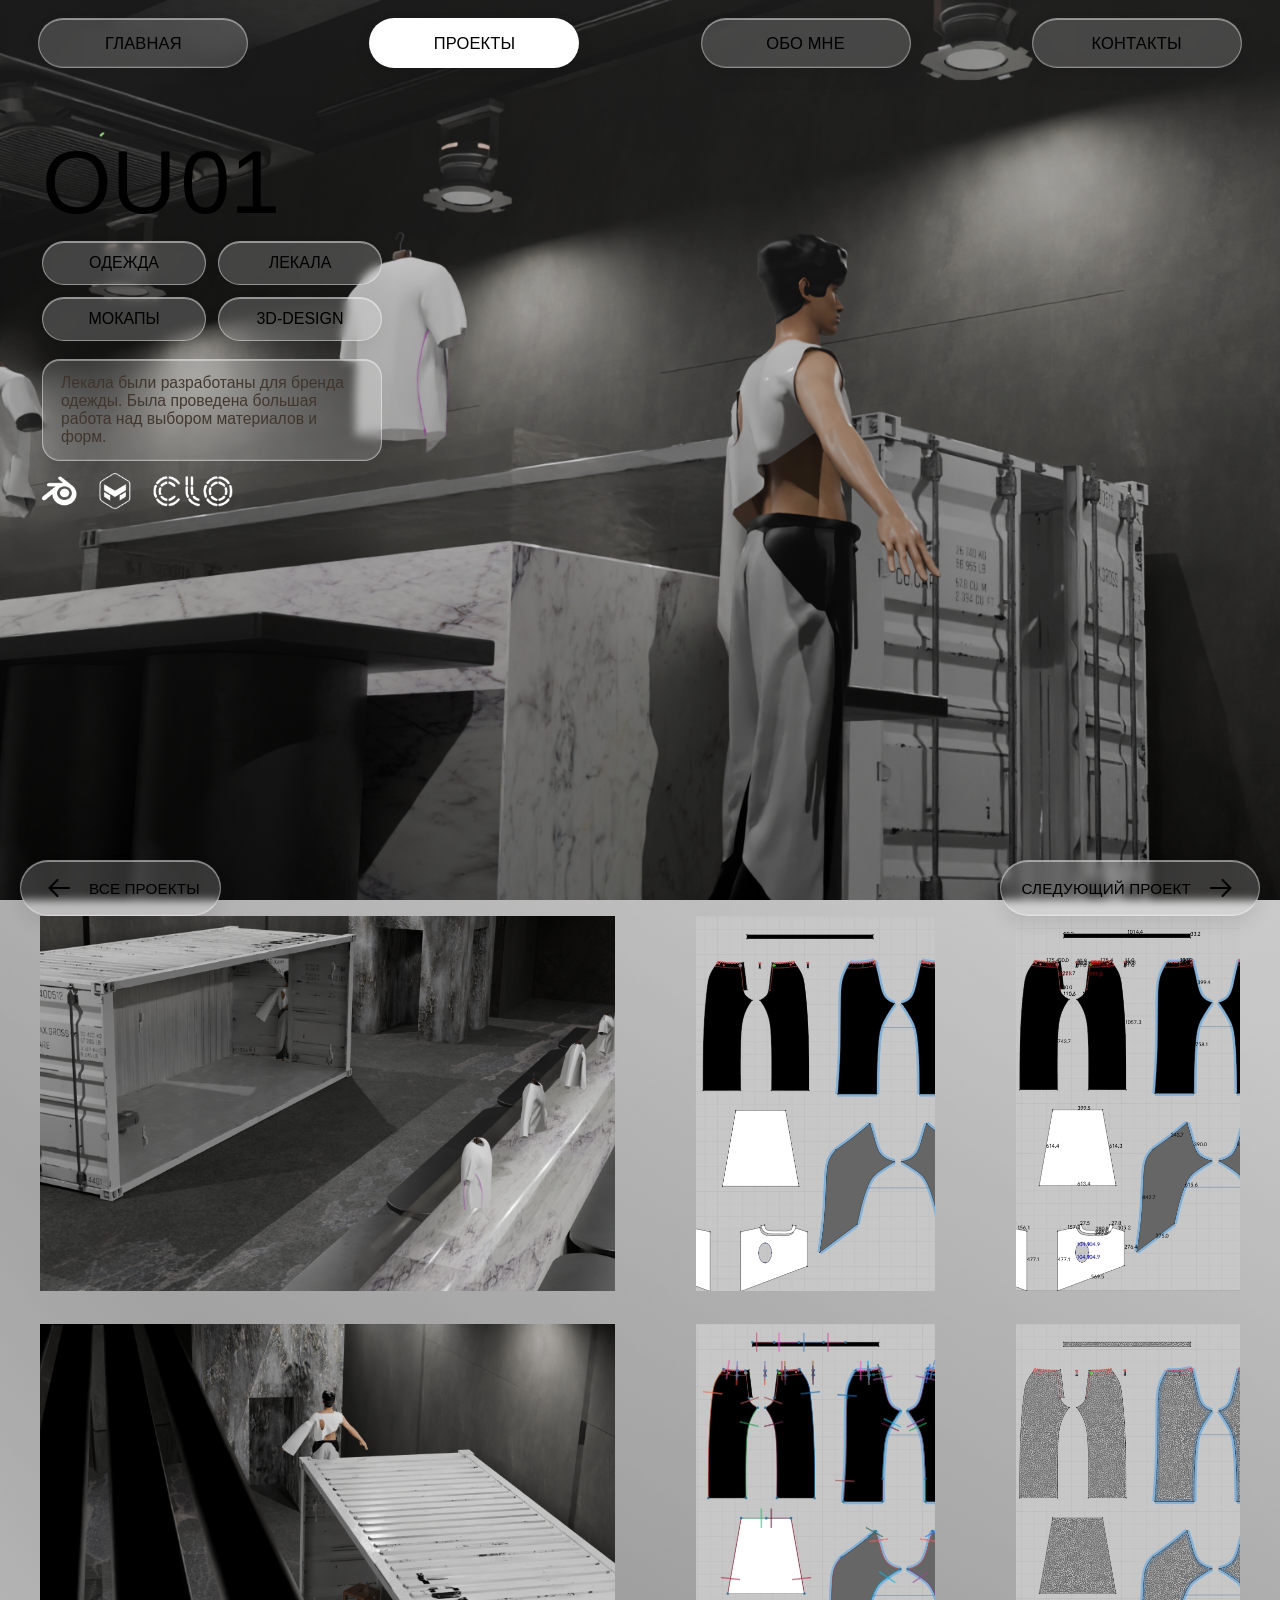
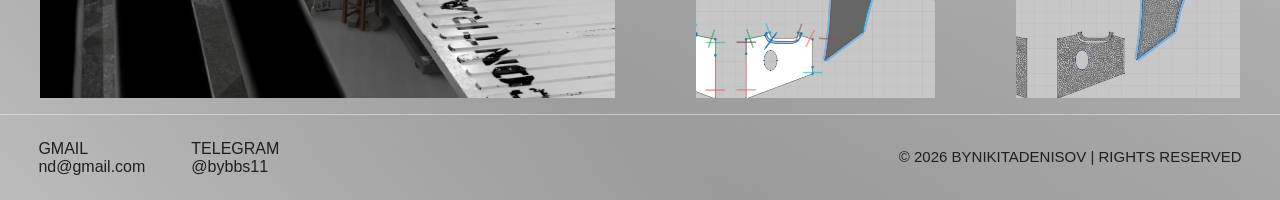
==== project01.html @ d60f589b "Add files via upload" ====
<!DOCTYPE html>
<html lang="ru">
<head>
  <meta charset="UTF-8" />
  <meta name="viewport" content="width=device-width, initial-scale=1.0" />
  <title>Проект OU01</title>
  <link rel="stylesheet" href="style.css" />
  <style>
    /* ---------- PROJECT01 ONLY: SHIFT META BLOCK BELOW HEADER ---------- */
    @media (max-width: 992px) {
      .project-detail-hero__meta {
        margin-top: 120px !important;
      }
    }

    @media (max-width: 480px) {
      .project-detail-hero__meta {
        margin-top: 140px !important;
      }
    }

    .project-nav-arrow {
      position: absolute;
      top: 860px;
      z-index: 100;
      display: inline-flex;
      align-items: center;
      justify-content: center;
      gap: 14px;
      min-height: 56px;
      padding: 0 20px;
      border-radius: 28px;
      background: rgba(255, 255, 255, 0.18);
      border: 1px solid rgba(255, 255, 255, 0.38);
      backdrop-filter: blur(4px);
      -webkit-backdrop-filter: blur(4px);
      box-shadow:
        inset 0 1px 0 rgba(255, 255, 255, 0.45),
        inset 0 -1px 0 rgba(255, 255, 255, 0.12),
        0 8px 18px rgba(0, 0, 0, 0.08);
      color: #000000;
      text-decoration: none;
      transition:
        transform 0.25s ease,
        background 0.25s ease,
        box-shadow 0.25s ease,
        color 0.25s ease,
        border-color 0.25s ease;
    }

    .project-nav-arrow:hover {
      transform: translateY(-2px);
      background: rgba(255, 255, 255, 0.28);
      border-color: rgba(255, 255, 255, 0.7);
      color: #ffffff;
    }

    .project-nav-arrow--left {
      left: 20px;
    }

    .project-nav-arrow--right {
      right: 20px;
    }

    .project-nav-arrow__icon {
      display: inline-flex;
      align-items: center;
      justify-content: center;
      width: 34px;
      height: 34px;
      flex: 0 0 34px;
      color: inherit;
      transform: translateY(0);
      transition: color 0.25s ease, transform 0.25s ease;
    }

    .project-nav-arrow__icon svg {
      width: 100%;
      height: 100%;
      display: block;
    }

    .project-nav-arrow__icon path {
      fill: none;
      stroke: currentColor;
      stroke-width: 4.2;
      stroke-linecap: round;
      stroke-linejoin: round;
      transition: stroke 0.25s ease;
    }

    .project-nav-arrow__text {
      display: inline-flex;
      align-items: center;
      justify-content: center;
      font-family: "Intro", sans-serif;
      font-size: 0.95rem;
      font-weight: 400;
      line-height: 1;
      text-transform: uppercase;
      white-space: nowrap;
      letter-spacing: 0.01em;
      color: inherit;
      transform: translateY(1px);
      transition: color 0.25s ease, transform 0.25s ease;
    }

    .project-nav-arrow:hover .project-nav-arrow__icon,
    .project-nav-arrow:hover .project-nav-arrow__text {
      color: #ffffff;
    }

    /* Специально для шрифта цифр 01 и логотипов */
    .project-detail-hero__ou {
      font-family: "Unifix SP Demo", sans-serif;
      font-weight: 400;
    }

    .project-detail-hero__number {
      font-family: "Intro", sans-serif;
      font-weight: 400;
      margin-left: 4px;
    }

    .project-detail-hero__logos {
      display: flex;
      gap: 12px;
      margin-top: 12px;
    }

    .project-detail-hero__logo {
      height: 36px;
      object-fit: contain;
    }

    @media (max-width: 992px) {
      .project-nav-arrow {
        top: auto;
        bottom: 110px;
        min-height: 50px;
        padding: 0 16px;
        gap: 10px;
      }

      .project-nav-arrow--left {
        left: 14px;
      }

      .project-nav-arrow--right {
        right: 14px;
      }

      .project-nav-arrow__text {
        font-size: 0.82rem;
      }

      .project-nav-arrow__icon {
        width: 30px;
        height: 30px;
        flex-basis: 30px;
      }
    }

    @media (max-width: 768px) {
      .project-nav-arrow {
        min-height: 46px;
        padding: 0 14px;
        border-radius: 23px;
      }

      .project-nav-arrow__text {
        font-size: 0.76rem;
      }

      .project-nav-arrow__icon {
        width: 28px;
        height: 28px;
        flex-basis: 28px;
      }
    }

    @media (max-width: 480px) {
      .project-nav-arrow {
        bottom: 90px;
        min-height: 42px;
        padding: 0 12px;
        gap: 8px;
      }

      .project-nav-arrow__text {
        font-size: 0.68rem;
        transform: translateY(0.5px);
      }

      .project-nav-arrow__icon {
        width: 24px;
        height: 24px;
        flex-basis: 24px;
      }
    }
    .project-detail-gallery-section {
      min-height: 100vh;
      display: flex;
      flex-direction: column;
      background:
        linear-gradient(to bottom, rgba(255, 255, 255, 0.08), rgba(0, 0, 0, 0.08)),
        url("img/projectsFON.png") center center / cover no-repeat;
    }
  </style>
</head>
<body class="project-detail-body">
  <main class="project-detail-page">
    <a href="project.html" class="project-nav-arrow project-nav-arrow--left" aria-label="Все проекты">
      <span class="project-nav-arrow__icon" aria-hidden="true">
        <svg viewBox="0 0 68 68">
          <path d="M56 34H18"></path>
          <path d="M33 18 17 34l16 16"></path>
        </svg>
      </span>
      <span class="project-nav-arrow__text">все проекты</span>
    </a>

    <a href="project02.html" class="project-nav-arrow project-nav-arrow--right" aria-label="Следующий проект">
      <span class="project-nav-arrow__text">следующий проект</span>
      <span class="project-nav-arrow__icon" aria-hidden="true">
        <svg viewBox="0 0 68 68">
          <path d="M12 34h38"></path>
          <path d="M35 18l16 16-16 16"></path>
        </svg>
      </span>
    </a>

    <section class="project-detail-hero">
      <img src="img/1project01.png" alt="Проект OU01" class="project-detail-hero__background" />
      <div class="project-detail-hero__overlay"></div>

      <header class="header">
        <div class="header__container">
          <nav class="nav">
            <a href="index.html" class="nav__link">Главная</a>
            <a href="project.html" class="nav__link nav__link--active">Проекты</a>
            <a href="info.html" class="nav__link">Обо мне</a>
            <a href="contacts.html" class="nav__link">Контакты</a>
          </nav>
        </div>
      </header>

      <div class="project-detail-hero__content">
        <div class="project-detail-hero__meta">
          <h1 class="project-detail-hero__title">
            <span class="project-detail-hero__ou">OU</span><span class="project-detail-hero__number">01</span>
          </h1>

          <div class="project-detail-hero__tags">
            <span class="project-detail-tag">Одежда</span>
            <span class="project-detail-tag">Лекала</span>
            <span class="project-detail-tag">Мокапы</span>
            <span class="project-detail-tag">3D-Design</span>
          </div>

          <div class="project-detail-hero__description glass-panel-detail">
            <p>Лекала были разработаны для бренда одежды. Была проведена большая работа над выбором материалов и форм.</p>
          </div>

          <div class="project-detail-hero__logos">
            <img src="img/logos01.png" alt="Логотип проекта OU01" class="project-detail-hero__logo" />
          </div>
        </div>
      </div>
    </section>

    <section class="project-detail-gallery-section">
      <div class="project-detail-gallery">
        <figure class="project-detail-gallery__item project-detail-gallery__item--large">
          <img src="img/2project01.png" alt="Деталь проекта OU01 02" class="project-detail-gallery__image" />
        </figure>
        <figure class="project-detail-gallery__item project-detail-gallery__item--tall">
          <img src="img/3project01.png" alt="Деталь проекта OU01 03" class="project-detail-gallery__image" />
        </figure>
        <figure class="project-detail-gallery__item project-detail-gallery__item--small">
          <img src="img/4project01.png" alt="Деталь проекта OU01 04" class="project-detail-gallery__image" />
        </figure>
        <figure class="project-detail-gallery__item project-detail-gallery__item--medium">
          <img src="img/5project01.png" alt="Деталь проекта OU01 05" class="project-detail-gallery__image" />
        </figure>
        <figure class="project-detail-gallery__item project-detail-gallery__item--narrow">
          <img src="img/6project01.png" alt="Деталь проекта OU01 06" class="project-detail-gallery__image" />
        </figure>
        <figure class="project-detail-gallery__item project-detail-gallery__item--small-bottom">
          <img src="img/7project01.png" alt="Деталь проекта OU01 07" class="project-detail-gallery__image" />
        </figure>
      </div>

      <footer class="footer footer--project-detail">
        <div class="footer__container">
          <div class="footer__contacts">
            <div class="footer__contact">
              <span class="footer__label">GMAIL</span>
              <a href="mailto:nd@gmail.com" class="footer__value">nd@gmail.com</a>
            </div>
            <div class="footer__contact">
              <span class="footer__label">TELEGRAM</span>
              <a href="https://t.me/bybbs11" class="footer__value" target="_blank">@bybbs11</a>
            </div>
          </div>
          <div class="footer__copyright">
            © 2026 BYNIKITADENISOV | RIGHTS RESERVED
          </div>
        </div>
      </footer>
    </section>
  </main>
</body>
</html>
---- style.css ----
@font-face {
  font-family: "Unifix SP Demo";
  src:
    local("Unifix SP Demo"),
    url("fonts/UnifixSPDemo.woff2") format("woff2"),
    url("fonts/UnifixSPDemo.woff") format("woff");
  font-weight: 400;
  font-style: normal;
  font-display: swap;
}

@font-face {
  font-family: "Montserrat";
  src:
    local("Montserrat Regular"),
    local("Montserrat-Regular"),
    url("fonts/Montserrat-Regular.woff2") format("woff2"),
    url("fonts/Montserrat-Regular.woff") format("woff");
  font-weight: 400;
  font-style: normal;
  font-display: swap;
}

@font-face {
  font-family: "Montserrat";
  src:
    local("Montserrat Medium"),
    local("Montserrat-Medium"),
    url("fonts/Montserrat-Medium.woff2") format("woff2"),
    url("fonts/Montserrat-Medium.woff") format("woff");
  font-weight: 500;
  font-style: normal;
  font-display: swap;
}

@font-face {
  font-family: "Montserrat";
  src:
    local("Montserrat SemiBold"),
    local("Montserrat-SemiBold"),
    url("fonts/Montserrat-SemiBold.woff2") format("woff2"),
    url("fonts/Montserrat-SemiBold.woff") format("woff");
  font-weight: 600;
  font-style: normal;
  font-display: swap;
}

@font-face {
  font-family: "Montserrat";
  src:
    local("Montserrat Bold"),
    local("Montserrat-Bold"),
    url("fonts/Montserrat-Bold.woff2") format("woff2"),
    url("fonts/Montserrat-Bold.woff") format("woff");
  font-weight: 700;
  font-style: normal;
  font-display: swap;
}

@font-face {
  font-family: "Intro";
  src:
    local("Intro"),
    url("fonts/Intro.woff2") format("woff2"),
    url("fonts/Intro.woff") format("woff");
  font-weight: 400;
  font-style: normal;
  font-display: swap;
}

:root {
  --page-bg: #b5b5b5;
  --text-color: #000000;
  --text-soft: #40342c;
  --white: #ffffff;
  --glass-fill: rgba(255, 255, 255, 0.2);
  --glass-border: rgba(255, 255, 255, 0.45);
  --glass-shadow: rgba(0, 0, 0, 0.1);
  --container-width: 1440px;
  --header-height: 98px;
  --footer-height: 86px;
  --section-side-padding: clamp(16px, 3vw, 42px);
  --info-side-padding: clamp(28px, 4vw, 90px);
  --line-color: rgba(255, 255, 255, 0.38);
  --info-left-block-width: 470px;
  --info-right-top-width: 520px;
  --info-right-small-width: 350px;
  --project-meta-width: 150px;
  --project-content-width: 760px;
}

* {
  box-sizing: border-box;
}

html {
  scroll-behavior: smooth;
}

body {
  margin: 0;
  min-width: 320px;
  background: var(--page-bg);
  color: var(--text-color);
  font-family: "Montserrat", sans-serif;
  overflow-x: hidden;
}

body.modal-open {
  overflow: hidden;
}

a {
  color: inherit;
  text-decoration: none;
}

img {
  display: block;
  max-width: 100%;
}

/* ---------- HEADER ---------- */

.header,
.site-header {
  position: fixed;
  top: 0;
  left: 0;
  width: 100%;
  z-index: 1000;
  padding: 18px var(--section-side-padding) 0;
}

.header__container,
.site-header__container {
  width: min(100%, var(--container-width));
  margin: 0 auto;
}

.nav,
.site-nav {
  display: flex;
  justify-content: space-between;
  align-items: center;
  gap: 18px;
}

.nav__link,
.site-nav__link {
  width: 210px;
  min-width: 0;
  height: 50px;
  border-radius: 25px;
  display: inline-flex;
  align-items: center;
  justify-content: center;
  padding: 0 18px;
  font-family: "Intro", sans-serif;
  font-size: 1.03rem;
  font-weight: 400;
  line-height: 1;
  text-transform: uppercase;
  letter-spacing: 0.01em;
  color: #000000;
  background: rgba(255, 255, 255, 0.18);
  border: 1px solid rgba(255, 255, 255, 0.38);
  backdrop-filter: blur(4px);
  -webkit-backdrop-filter: blur(4px);
  box-shadow:
    inset 0 1px 0 rgba(255, 255, 255, 0.45),
    inset 0 -1px 0 rgba(255, 255, 255, 0.12),
    0 8px 18px rgba(0, 0, 0, 0.08);
  transition: transform 0.25s ease, background 0.25s ease, box-shadow 0.25s ease;
}

.nav__link:hover,
.site-nav__link:hover {
  transform: translateY(-1px);
}

.nav__link--active,
.site-nav__link--active {
  background: #ffffff;
  border: 1px solid rgba(255, 255, 255, 0.95);
  box-shadow:
    inset 0 1px 0 rgba(255, 255, 255, 0.7),
    0 8px 18px rgba(0, 0, 0, 0.08);
}

/* ---------- HERO PAGE ---------- */

.hero {
  position: relative;
  min-height: 100vh;
  overflow: hidden;
  isolation: isolate;
}

.hero__background {
  position: absolute;
  inset: 0;
  z-index: -2;
}

.hero__bg-image {
  width: 100%;
  height: 100%;
  object-fit: cover;
  object-position: center;
  filter: blur(7px);
  transform: scale(1.04);
}

.hero__overlay {
  position: absolute;
  inset: 0;
  background:
    linear-gradient(to bottom, rgba(0, 0, 0, 0.12), rgba(255, 255, 255, 0.08)),
    rgba(0, 0, 0, 0.22);
}

.hero__container {
  width: min(100%, var(--container-width));
  min-height: 100vh;
  margin: 0 auto;
  padding:
    calc(var(--header-height) + 34px)
    var(--section-side-padding)
    42px;
  display: flex;
  flex-direction: column;
}

.hero__content {
  flex: 1;
  display: flex;
  flex-direction: column;
  align-items: center;
  justify-content: center;
  text-align: center;
  padding-top: clamp(28px, 6vw, 72px);
  padding-bottom: clamp(20px, 3vw, 30px);
}

.hero__title {
  margin: 0 0 clamp(48px, 7vw, 94px);
  font-family: "Unifix SP Demo", sans-serif;
  font-size: clamp(72px, 11vw, 180px);
  font-weight: 400;
  line-height: 0.92;
  color: #000000;
}

.hero__subtitle {
  margin: 0;
  display: flex;
  flex-direction: column;
  gap: 2px;
  font-family: "Montserrat", sans-serif;
  font-size: clamp(22px, 2.6vw, 34px);
  font-weight: 700;
  line-height: 1.03;
  color: #000000;
}

.hero__bottom {
  display: flex;
  align-items: flex-end;
  justify-content: space-between;
  flex-wrap: nowrap;
  gap: clamp(14px, 2.6vw, 30px);
  padding-bottom: 18px;
}

.contacts-card {
  display: flex;
  align-items: center;
  gap: clamp(16px, 2.5vw, 44px);
  padding: 14px 38px;
  min-height: 70px;
  border-radius: 35px;
  background: rgba(255, 255, 255, 0.24);
  border: 1px solid rgba(255, 255, 255, 0.28);
  backdrop-filter: blur(4px);
  -webkit-backdrop-filter: blur(4px);
  box-shadow:
    inset 0 1px 0 rgba(255, 255, 255, 0.38),
    inset 0 -1px 0 rgba(255, 255, 255, 0.12),
    0 10px 20px rgba(0, 0, 0, 0.09);
  flex: 0 1 auto;
  min-width: 0;
}

.contacts-card__item {
  display: flex;
  flex-direction: column;
  align-items: flex-start;
  justify-content: center;
  min-width: 0;
}

.contacts-card__label {
  display: inline-block;
  margin-bottom: 2px;
  font-size: clamp(16px, 1.4vw, 19px);
  font-weight: 400;
  line-height: 1;
  text-transform: uppercase;
}

.contacts-card__value {
  font-size: clamp(16px, 1.35vw, 18px);
  font-weight: 400;
  line-height: 1.1;
  word-break: break-word;
}

.author-sign {
  position: relative;
  display: flex;
  flex-direction: column;
  align-items: flex-end;
  gap: 0;
  padding: 0 12px 10px 0;
  text-align: right;
  font-family: "Montserrat", sans-serif;
  font-size: clamp(26px, 2.4vw, 35px);
  font-weight: 700;
  line-height: 1.02;
  color: #000000;
  flex: 0 1 auto;
  min-width: 0;
}

.author-sign::before {
  content: "";
  position: absolute;
  right: 0;
  bottom: 0;
  width: 3px;
  height: 118px;
  background: #000000;
}

.author-sign::after {
  content: "";
  position: absolute;
  right: 0;
  bottom: 0;
  width: 175px;
  height: 3px;
  background: #000000;
}

/* ---------- INFO PAGE ---------- */

.info-body {
  min-height: 100vh;
  height: 100vh;
  overflow: hidden;
  display: flex;
  flex-direction: column;
}

.info-page {
  position: relative;
  flex: 1 1 auto;
  min-height: 0;
  padding-top: calc(var(--header-height) + 20px);
  overflow: hidden;
  isolation: isolate;
}

.info-page__background,
.info-page__bg {
  position: absolute;
  inset: 0;
  z-index: -1;
  background:
    linear-gradient(to bottom, rgba(255, 255, 255, 0.18), rgba(0, 0, 0, 0.08)),
    url("img/infoFON.png") center center / cover no-repeat;
  transform: scale(1.02);
}

.info-page__container {
  position: relative;
  width: min(100%, 1600px);
  height: 100%;
  margin: 0 auto;
  padding: 0 var(--info-side-padding);
  z-index: 1;
}

.info-grid {
  position: relative;
  height: 100%;
  display: grid;
  grid-template-columns: minmax(560px, 660px) minmax(560px, 700px);
  justify-content: center;
  align-content: start;
  gap: 26px clamp(110px, 11vw, 240px);
  padding-top: 28px;
  z-index: 1;
}

.info-grid__left,
.info-grid__right {
  min-height: 100%;
  display: flex;
  flex-direction: column;
  position: relative;
  z-index: 1;
}

.info-grid__left {
  align-items: flex-start;
}

.info-grid__right {
  align-items: flex-start;
  padding-top: 8px;
}

.info-grid__left::after {
  content: "";
  position: absolute;
  top: calc(-1 * (var(--header-height) + 20px));
  bottom: calc(-1 * var(--footer-height));
  left: var(--info-left-block-width);
  width: 1px;
  background: var(--line-color);
  pointer-events: none;
  z-index: 0;
}

.info-grid__right::before {
  content: "";
  position: absolute;
  top: calc(-1 * (var(--header-height) + 20px));
  bottom: calc(-1 * var(--footer-height));
  left: 0;
  width: 1px;
  background: var(--line-color);
  pointer-events: none;
  z-index: 0;
}

.info-grid__right .info-skills-card::before,
.info-grid__right .skills-card::before {
  content: "";
  position: absolute;
  top: -1px;
  left: calc(-1 * (55vw - 100%) - var(--info-side-padding));
  width: calc(50vw + var(--info-side-padding) * 2);
  height: 1px;
  background: var(--line-color);
  pointer-events: none;
  z-index: 0;
}

.info-photo-card,
.info-photo {
  width: 100%;
  max-width: var(--info-left-block-width);
  border-radius: 34px;
  overflow: hidden;
  border: 1px solid rgba(255, 255, 255, 0.48);
  background: rgba(255, 255, 255, 0.18);
  box-shadow:
    inset 0 1px 0 rgba(255, 255, 255, 0.42),
    0 10px 24px rgba(0, 0, 0, 0.05);
}

.info-photo-card__image,
.info-photo__image {
  width: 100%;
  aspect-ratio: 1 / 1;
  object-fit: cover;
  object-position: center;
}

.glass-card,
.glass-panel {
  background: rgba(255, 255, 255, 0.14);
  border: 1px solid rgba(255, 255, 255, 0.48);
  border-radius: 31px;
  backdrop-filter: blur(4px);
  -webkit-backdrop-filter: blur(4px);
  box-shadow:
    inset 0 1px 0 rgba(255, 255, 255, 0.38),
    inset 0 -1px 0 rgba(255, 255, 255, 0.12),
    0 8px 18px rgba(0, 0, 0, 0.05);
}

.text-card {
  color: var(--text-soft);
}

.about-card,
.info-about-card {
  width: 100%;
  max-width: var(--info-right-top-width);
  padding: 18px 24px;
  min-height: 175px;
  display: flex;
  align-items: flex-start;
}

.about-card p,
.info-about-card p {
  margin: 0;
  width: 100%;
  font-size: clamp(19px, 1.05vw, 21px);
  line-height: 1.1;
  font-weight: 400;
  color: var(--text-soft);
}

.logos-card,
.info-logos-card {
  width: 100%;
  max-width: var(--info-right-small-width);
  margin-top: 26px;
  margin-bottom: 26px;
  padding: 18px;
}

.logos-card__image,
.info-logos-card__image {
  width: 100%;
  height: auto;
  object-fit: contain;
}

.skills-title,
.info-title {
  font-family: "Intro", sans-serif;
  font-size: clamp(24px, 1.5vw, 29px);
  font-weight: 400;
  line-height: 1;
  color: #000000;
  text-transform: uppercase;
}

.info-grid__left .skills-title,
.info-grid__left .info-title {
  margin: 28px 0 12px 0;
}

.info-grid__right .skills-title,
.info-grid__right .info-title {
  width: 100%;
  max-width: var(--info-right-top-width);
  margin: 0 0 12px 0;
  text-align: left;
}

.skills-title--right,
.info-title--right {
  width: 100%;
  max-width: var(--info-right-top-width);
  align-self: flex-start;
  text-align: left;
  margin-right: 0;
}

.skills-card,
.info-skills-card {
  position: relative;
  width: 100%;
  max-width: var(--info-right-small-width);
  padding: 14px 22px;
}

.info-grid__left .skills-card,
.info-grid__left .info-skills-card {
  max-width: var(--info-left-block-width);
}

.info-skills-card--right {
  align-self: flex-start;
}

.skills-list,
.info-skills-list {
  margin: 0;
  padding: 0;
  list-style: none;
  color: var(--text-soft);
}

.skills-list li,
.info-skills-list li {
  position: relative;
  padding-left: 20px;
  font-size: clamp(18px, 1vw, 20px);
  line-height: 1.15;
  font-weight: 400;
}

.skills-list li::before,
.info-skills-list li::before {
  content: "/";
  position: absolute;
  left: 0;
  top: 0;
  color: var(--text-soft);
  font-weight: 400;
}

/* ---------- PROJECT PAGE ---------- */

.project-body {
  min-height: 100vh;
  display: flex;
  flex-direction: column;
}

.project-page {
  position: relative;
  flex: 1 1 auto;
  padding-top: calc(var(--header-height) + 18px);
  isolation: isolate;
  overflow: hidden;
}

.project-page__background {
  position: absolute;
  inset: 0;
  z-index: -1;
  background:
    linear-gradient(to bottom, rgba(255, 255, 255, 0.14), rgba(0, 0, 0, 0.08)),
    url("img/projectFON.png") center center / cover no-repeat;
  transform: scale(1.02);
}

.project-page__container {
  position: relative;
  width: min(100%, 1440px);
  margin: 0 auto;
  padding: 6px var(--section-side-padding) 2px;
}

.projects-list {
  position: relative;
  display: flex;
  flex-direction: column;
  gap: 36px;
}

.projects-list.is-locked {
  pointer-events: none;
}

.project-card {
  position: relative;
  display: grid;
  grid-template-columns: var(--project-meta-width) minmax(0, var(--project-content-width));
  justify-content: center;
  gap: 26px 8px;
  padding-top: 10px;
}

.project-card::before {
  content: "";
  position: absolute;
  top: 10px;
  left: calc(var(--project-meta-width) + 70px);
  width: calc(100% - var(--project-meta-width) - 285px);
  height: 1px;
  background: var(--line-color);
}

.project-card::after {
  content: "";
  position: absolute;
  top: 10px;
  bottom: -1000px;
  left: calc(var(--project-meta-width) + 227px);
  width: 1px;
  background: var(--line-color);
}

.project-card:last-child::after {
  bottom: 0;
}

.project-card__meta {
  position: relative;
  z-index: 1;
  padding-top: 10px;
}

.project-card__title {
  margin: 0 0 16px;
  display: flex;
  flex-direction: column;
  gap: 0;
  font-family: "Intro", sans-serif;
  font-size: 33px;
  line-height: 0.92;
  font-weight: 400;
  text-transform: uppercase;
  color: #000000;
}

.project-card__genre-badge {
  display: inline-flex;
  align-items: center;
  justify-content: center;
  min-width: 115px;
  width: fit-content;
  height: 34px;
  padding: 0 18px;
  margin-bottom: 14px;
  border-radius: 18px;
  font-family: "Intro", sans-serif;
  font-size: 0.88rem;
  line-height: 1;
  text-transform: uppercase;
  color: #000000;
  background: rgba(255, 255, 255, 0.18);
  border: 1px solid rgba(255, 255, 255, 0.38);
  backdrop-filter: blur(4px);
  -webkit-backdrop-filter: blur(4px);
  box-shadow:
    inset 0 1px 0 rgba(255, 255, 255, 0.45),
    inset 0 -1px 0 rgba(255, 255, 255, 0.12),
    0 8px 18px rgba(0, 0, 0, 0.05);
}

.project-card__genres {
  margin: 0 0 16px;
  padding: 0;
  list-style: none;
}

.project-card__genres li,
.project-card__year {
  position: relative;
  padding-left: 14px;
  font-size: 1rem;
  line-height: 1.28;
  color: rgba(64, 52, 44, 0.9);
  font-weight: 500;
}

.project-card__genres li::before,
.project-card__year::before {
  content: "/";
  position: absolute;
  left: 0;
  top: 0;
  color: rgba(64, 52, 44, 0.9);
}

.project-card__content {
  position: relative;
  z-index: 1;
  display: flex;
  flex-direction: column;
  align-items: flex-end;
}

.project-card,
.project-card__meta,
.project-card__content,
.project-card__image-frame,
.project-card__button {
  transition:
    opacity 0.35s ease,
    transform 0.35s ease;
  will-change: opacity, transform;
}

.project-card.is-changing-out .project-card__meta,
.project-card.is-changing-out .project-card__content {
  opacity: 0;
  transform: translateY(28px);
}

.project-card.is-changing-in .project-card__meta,
.project-card.is-changing-in .project-card__content {
  opacity: 0;
  transform: translateY(-28px);
}

.project-card__image-link {
  display: block;
  width: 100%;
  border-radius: 30px;
}

.project-card__image-link:hover .project-card__image-frame {
  transform: translateY(-2px);
}

.project-card__image-frame {
  width: 100%;
  border-radius: 30px;
  overflow: hidden;
  border: 1px solid rgba(255, 255, 255, 0.48);
  background: rgba(255, 255, 255, 0.12);
  box-shadow:
    inset 0 1px 0 rgba(255, 255, 255, 0.38),
    0 10px 24px rgba(0, 0, 0, 0.06);
}

.project-card__image {
  width: 100%;
  aspect-ratio: 1.38 / 1;
  object-fit: cover;
  object-position: center;
}

.project-card__button {
  margin-top: 10px;
  min-width: 180px;
  height: 34px;
  padding: 0 16px;
  border-radius: 17px;
  display: inline-flex;
  align-items: center;
  justify-content: center;
  font-family: "Montserrat", sans-serif;
  font-size: 0.88rem;
  font-weight: 500;
  line-height: 1;
  color: rgba(64, 52, 44, 0.95);
  background: rgba(255, 255, 255, 0.22);
  border: 1px solid rgba(255, 255, 255, 0.42);
  backdrop-filter: blur(4px);
  -webkit-backdrop-filter: blur(4px);
  box-shadow:
    inset 0 1px 0 rgba(255, 255, 255, 0.4),
    0 8px 16px rgba(0, 0, 0, 0.05);
  cursor: pointer;
  transition:
    transform 0.25s ease,
    background 0.25s ease,
    border-color 0.25s ease,
    opacity 0.35s ease;
}

.project-card__button:hover {
  transform: translateY(-1px);
  background: rgba(255, 255, 255, 0.34);
  border-color: rgba(255, 255, 255, 0.7);
}

.projects-navigation {
  width: var(--project-meta-width);
  margin-top: -50px;
  padding-left: 300px;
  display: flex;
  flex-direction: column;
  align-items: center;
  gap: 4px;
}

.projects-navigation__button {
  width: 64px;
  height: 44px;
  padding: 0;
  border: none;
  background: transparent;
  cursor: pointer;
  display: inline-flex;
  align-items: center;
  justify-content: center;
}

.projects-navigation__button svg {
  width: 52px;
  height: 52px;
  display: block;
}

.projects-navigation__button path {
  fill: none;
  stroke: #000000;
  stroke-width: 4.2;
  stroke-linecap: round;
  stroke-linejoin: round;
  transition: transform 0.25s ease, opacity 0.25s ease;
}

.projects-navigation__button:hover path {
  opacity: 0.8;
}

.project-modal {
  position: fixed;
  inset: 0;
  z-index: 140;
  display: none;
}

.project-modal--active {
  display: block;
}

.project-modal__overlay {
  position: absolute;
  inset: 0;
  background: rgba(0, 0, 0, 0.36);
  backdrop-filter: blur(4px);
  -webkit-backdrop-filter: blur(4px);
}

.project-modal__window {
  position: absolute;
  top: 50%;
  left: 50%;
  width: min(94vw, 1100px);
  height: min(84vh, 760px);
  padding: 18px;
  transform: translate(-50%, -50%);
  display: flex;
  flex-direction: column;
  background: rgba(255, 255, 255, 0.18);
}

.project-modal__header {
  display: flex;
  align-items: center;
  justify-content: space-between;
  gap: 16px;
  margin-bottom: 14px;
}

.project-modal__title {
  margin: 0;
  font-family: "Intro", sans-serif;
  font-size: clamp(22px, 2vw, 30px);
  font-weight: 400;
  line-height: 1;
  text-transform: uppercase;
  color: #000000;
}

.project-modal__close {
  width: 44px;
  height: 44px;
  border: 1px solid rgba(255, 255, 255, 0.42);
  border-radius: 50%;
  background: rgba(255, 255, 255, 0.2);
  color: #000000;
  font-size: 28px;
  line-height: 1;
  cursor: pointer;
  box-shadow:
    inset 0 1px 0 rgba(255, 255, 255, 0.45),
    0 8px 16px rgba(0, 0, 0, 0.05);
}

.project-modal__viewer-wrap {
  flex: 1 1 auto;
  min-height: 0;
  border-radius: 24px;
  overflow: hidden;
  border: 1px solid rgba(255, 255, 255, 0.48);
  background: rgba(255, 255, 255, 0.1);
}

.project-modal__viewer {
  width: 100%;
  height: 100%;
  background:
    radial-gradient(circle at top, rgba(255, 255, 255, 0.28), rgba(0, 0, 0, 0.06));
}

.footer--project {
  flex: 0 0 var(--footer-height);
  margin-top: auto;
}

/* ---------- PROJECT DETAIL PAGE ---------- */

.project-detail-body {
  min-height: 100vh;
  background: #b5b5b5;
  color: #000000;
}

.project-detail-page {
  width: 100%;
}

.project-detail-hero {
  position: relative;
  min-height: 100vh;
  height: 100vh;
  overflow: hidden;
  isolation: isolate;
}

.project-detail-hero__background {
  position: absolute;
  inset: 0;
  width: 100%;
  height: 100%;
  object-fit: cover;
  object-position: center;
  z-index: -3;
}

.project-detail-hero__overlay {
  position: absolute;
  inset: 0;
  background:
    linear-gradient(to bottom, rgba(255, 255, 255, 0.1), rgba(0, 0, 0, 0.14)),
    rgba(0, 0, 0, 0.08);
  z-index: -2;
}

.project-detail-topbar {
  position: absolute;
  top: 16px;
  left: 0;
  width: 100%;
  padding: 0 20px;
  display: grid;
  grid-template-columns: 74px minmax(0, 1fr) 74px;
  align-items: center;
  gap: 12px;
  z-index: 5;
}

.project-detail-nav {
  display: flex;
  justify-content: center;
  align-items: center;
  gap: 18px;
}

.project-detail-nav__link {
  min-width: 160px;
  height: 46px;
  padding: 0 22px;
  border-radius: 23px;
  display: inline-flex;
  align-items: center;
  justify-content: center;
  font-family: "Intro", sans-serif;
  font-size: 0.94rem;
  line-height: 1;
  text-transform: uppercase;
  color: #000000;
  background: rgba(255, 255, 255, 0.18);
  border: 1px solid rgba(255, 255, 255, 0.38);
  backdrop-filter: blur(4px);
  -webkit-backdrop-filter: blur(4px);
  box-shadow:
    inset 0 1px 0 rgba(255, 255, 255, 0.45),
    inset 0 -1px 0 rgba(255, 255, 255, 0.12),
    0 8px 18px rgba(0, 0, 0, 0.08);
  transition: transform 0.25s ease, background 0.25s ease;
}

.project-detail-nav__link:hover {
  transform: translateY(-1px);
}

.project-detail-nav__link--active {
  background: rgba(255, 255, 255, 0.9);
  border-color: rgba(255, 255, 255, 0.95);
}

.project-detail-topbar__arrow {
  width: 74px;
  height: 56px;
  display: inline-flex;
  align-items: center;
  justify-content: center;
}

.project-detail-topbar__arrow svg {
  width: 54px;
  height: 54px;
  display: block;
}

.project-detail-topbar__arrow path {
  fill: none;
  stroke: #000000;
  stroke-width: 4.2;
  stroke-linecap: round;
  stroke-linejoin: round;
  transition: opacity 0.25s ease, transform 0.25s ease;
}

.project-detail-topbar__arrow:hover path {
  opacity: 0.72;
}

.project-detail-hero__content {
  width: min(100%, 1440px);
  height: 100%;
  margin: 0 auto;
  padding: 108px 42px 40px;
  display: flex;
  align-items: flex-start;
  justify-content: flex-start;
}

.project-detail-hero__meta {
  max-width: 460px;
  margin-top: 34px;
}

.project-detail-hero__title {
  margin: 0 0 18px;
  font-family: "Unifix SP Demo", sans-serif;
  font-size: clamp(72px, 7vw, 120px);
  line-height: 0.9;
  font-weight: 400;
  color: #000000;
}

.project-detail-hero__tags {
  display: flex;
  flex-wrap: wrap;
  gap: 10px 12px;
  margin-bottom: 18px;
  max-width: 280px;
}

.project-detail-hero__tags {
  display: flex;
  flex-wrap: wrap;
  gap: 12px;
  max-width: 340px;
}

.project-detail-tag {
  flex: 1 1 calc(50% - 6px);
  height: 44px;
  padding: 0 20px;
  border-radius: 22px;
  display: inline-flex;
  align-items: center;
  justify-content: center;
  font-family: "Intro", sans-serif;
  font-size: 1rem;
  line-height: 1.1;
  color: #000000;
  text-transform: uppercase;
  background: rgba(255, 255, 255, 0.2);
  border: 1px solid rgba(255, 255, 255, 0.42);
  backdrop-filter: blur(4px);
  -webkit-backdrop-filter: blur(4px);
  box-shadow:
    inset 0 1px 0 rgba(255, 255, 255, 0.45),
    0 8px 18px rgba(0, 0, 0, 0.05);
}
}

.glass-panel-detail {
  background: rgba(255, 255, 255, 0.16);
  border: 1px solid rgba(255, 255, 255, 0.44);
  border-radius: 18px;
  backdrop-filter: blur(4px);
  -webkit-backdrop-filter: blur(4px);
  box-shadow:
    inset 0 1px 0 rgba(255, 255, 255, 0.4),
    inset 0 -1px 0 rgba(255, 255, 255, 0.1),
    0 8px 16px rgba(0, 0, 0, 0.06);
}

.project-detail-hero__description {
  max-width: 340px;
  padding: 14px 18px;
  margin-top: 12px;
  border-radius: 18px;
  background: rgba(255, 255, 255, 0.16);
  border: 1px solid rgba(255, 255, 255, 0.44);
  backdrop-filter: blur(4px);
  -webkit-backdrop-filter: blur(4px);
  box-shadow:
    inset 0 1px 0 rgba(255, 255, 255, 0.4),
    inset 0 -1px 0 rgba(255, 255, 255, 0.1),
    0 8px 16px rgba(0, 0, 0, 0.06);
}

.project-detail-hero__description p {
  margin: 0;
  font-size: 0.98rem;
  line-height: 1.15;
  color: rgba(64, 52, 44, 0.96);
  font-weight: 500;
}

.project-detail-hero__tools {
  display: flex;
  flex-wrap: wrap;
  gap: 8px;
  max-width: 380px;
}

.project-detail-tool {
  min-height: 32px;
  padding: 0 14px;
  border-radius: 16px;
  display: inline-flex;
  align-items: center;
  justify-content: center;
  font-family: "Montserrat", sans-serif;
  font-size: 0.84rem;
  font-weight: 600;
  color: rgba(64, 52, 44, 0.96);
  background: rgba(255, 255, 255, 0.18);
  border: 1px solid rgba(255, 255, 255, 0.38);
  backdrop-filter: blur(4px);
  -webkit-backdrop-filter: blur(4px);
}

.project-detail-gallery-section {
  min-height: 100vh;
  display: flex;
  flex-direction: column;
  background: #a9a9a9;
}

.project-detail-gallery {
  flex: 1 1 auto;
  min-height: calc(100vh - var(--footer-height));
  display: grid;
  grid-template-columns: 2.05fr 1fr 0.95fr;
  grid-template-rows: 1fr 1fr;
  gap: 1px;
  background: rgba(255, 255, 255, 0.28);
}

.project-detail-gallery__item {
  position: relative;
  overflow: hidden;
  background: rgba(255, 255, 255, 0.12);
}

.project-detail-gallery__item--large {
  grid-column: 1 / 2;
  grid-row: 1 / 2;
}

.project-detail-gallery__item--tall {
  grid-column: 2 / 3;
  grid-row: 1 / 2;
}

.project-detail-gallery__item--small {
  grid-column: 3 / 4;
  grid-row: 1 / 2;
}

.project-detail-gallery__item--medium {
  grid-column: 1 / 2;
  grid-row: 2 / 3;
}

.project-detail-gallery__item--narrow {
  grid-column: 2 / 3;
  grid-row: 2 / 3;
}

.project-detail-gallery__item--small-bottom {
  grid-column: 3 / 4;
  grid-row: 2 / 3;
}

.project-detail-gallery__image {
  width: 100%;
  height: 100%;
  object-fit: cover;
  object-position: center;
}

.project-detail-gallery__caption {
  position: absolute;
  left: 50%;
  bottom: 18px;
  transform: translateX(-50%);
  width: min(92%, 360px);
  padding: 10px 14px;
  text-align: center;
  font-size: 0.92rem;
  line-height: 1.12;
  color: #ffffff;
  background: rgba(0, 0, 0, 0.18);
}

.footer--project-detail {
  flex: 0 0 var(--footer-height);
  margin-top: auto;
}

/* ---------- CONTACTS PAGE ---------- */

.contacts-body {
  min-height: 100vh;
  display: flex;
  flex-direction: column;
}

.contacts-page {
  position: relative;
  flex: 1 1 auto;
  padding-top: calc(var(--header-height) + 12px);
  isolation: isolate;
  overflow: hidden;
}

.contacts-page__background {
  position: absolute;
  inset: 0;
  z-index: -1;
  background:
    linear-gradient(90deg, rgba(0, 0, 0, 0.08) 0%, rgba(255, 255, 255, 0.12) 100%),
    linear-gradient(to bottom, rgba(255, 255, 255, 0.16), rgba(0, 0, 0, 0.06)),
    url("img/contactsFON.png") center center / cover no-repeat;
  transform: scale(1.02);
}

.contacts-page__container {
  width: min(100%, 1440px);
  margin: 0 auto;
  padding: 16px var(--section-side-padding) 38px;
}

.contacts-page__title {
  margin: 0 0 28px;
  text-align: center;
  font-family: "Unifix SP Demo", sans-serif;
  font-size: clamp(64px, 8vw, 130px);
  font-weight: 400;
  line-height: 0.95;
  color: #000000;
  text-transform: lowercase;
}

.contacts-layout {
  display: grid;
  grid-template-columns: minmax(420px, 560px) minmax(300px, 420px);
  justify-content: center;
  align-items: start;
  gap: clamp(34px, 6vw, 110px);
  padding-top: 10px;
}

.contacts-form-card {
  padding: 14px;
}

.contacts-form {
  display: flex;
  flex-direction: column;
  gap: 16px;
}

.contacts-form__field {
  display: block;
}

.contacts-form__input,
.contacts-form__textarea {
  width: 100%;
  border: 1px solid rgba(255, 255, 255, 0.42);
  border-radius: 14px;
  background: rgba(255, 255, 255, 0.22);
  color: var(--text-soft);
  font-family: "Montserrat", sans-serif;
  font-size: 1.15rem;
  font-weight: 400;
  line-height: 1.2;
  outline: none;
  box-shadow:
    inset 0 1px 0 rgba(255, 255, 255, 0.35),
    0 8px 16px rgba(0, 0, 0, 0.04);
  transition:
    background 0.25s ease,
    border-color 0.25s ease,
    box-shadow 0.25s ease,
    transform 0.25s ease;
}

.contacts-form__input {
  height: 56px;
  padding: 0 16px;
}

.contacts-form__textarea {
  min-height: 205px;
  padding: 14px 16px;
  resize: none;
}

.contacts-form__input::placeholder,
.contacts-form__textarea::placeholder {
  color: rgba(64, 52, 44, 0.9);
  transition: opacity 0.2s ease;
}

.contacts-form__input:hover,
.contacts-form__textarea:hover {
  background: rgba(255, 255, 255, 0.28);
  border-color: rgba(255, 255, 255, 0.68);
  transform: translateY(-1px);
}

.contacts-form__input:focus,
.contacts-form__textarea:focus {
  background: rgba(255, 255, 255, 0.34);
  border-color: rgba(255, 255, 255, 0.88);
  box-shadow:
    inset 0 1px 0 rgba(255, 255, 255, 0.5),
    0 0 0 3px rgba(255, 255, 255, 0.18);
}

.contacts-form__input:focus::placeholder,
.contacts-form__textarea:focus::placeholder {
  opacity: 0;
}

.contacts-form__button {
  align-self: flex-start;
  min-width: 128px;
  height: 48px;
  padding: 0 24px;
  border: 1px solid rgba(255, 255, 255, 0.6);
  border-radius: 14px;
  background: rgba(255, 255, 255, 0.28);
  color: #000000;
  cursor: pointer;
  font-family: "Montserrat", sans-serif;
  font-size: 1.05rem;
  font-weight: 600;
  line-height: 1;
  box-shadow:
    inset 0 1px 0 rgba(255, 255, 255, 0.45),
    0 8px 18px rgba(0, 0, 0, 0.06);
  transition:
    transform 0.25s ease,
    background 0.25s ease,
    box-shadow 0.25s ease,
    border-color 0.25s ease;
}

.contacts-form__button:hover {
  background: rgba(255, 255, 255, 0.42);
  border-color: rgba(255, 255, 255, 0.92);
  transform: translateY(-1px);
}

.contacts-form__button:active {
  transform: translateY(0);
}

.contacts-socials {
  padding-top: 12px;
}

.contacts-socials__title {
  margin: 0 0 28px;
  font-family: "Montserrat", sans-serif;
  font-size: clamp(30px, 2.2vw, 44px);
  font-weight: 400;
  line-height: 1.05;
  color: #000000;
}

.contacts-socials__list {
  display: flex;
  flex-direction: column;
  gap: 18px;
}

.contacts-socials__item {
  display: inline-flex;
  align-items: center;
  gap: 16px;
  width: fit-content;
  color: var(--text-soft);
  transition: transform 0.25s ease, opacity 0.25s ease;
}

.contacts-socials__item:hover {
  transform: translateX(4px);
}

.contacts-socials__icon {
  width: 44px;
  height: 44px;
  flex: 0 0 44px;
  color: #000000;
}

.contacts-socials__icon svg,
.contacts-socials__icon-link svg {
  width: 100%;
  height: 100%;
  display: block;
  fill: currentColor;
}

.contacts-socials__text {
  font-family: "Montserrat", sans-serif;
  font-size: clamp(20px, 1.7vw, 34px);
  font-weight: 400;
  line-height: 1;
  color: var(--text-soft);
}

.contacts-socials__list--mobile {
  display: none;
}

.contacts-socials__icon-link {
  width: 58px;
  height: 58px;
  display: inline-flex;
  align-items: center;
  justify-content: center;
  color: #000000;
  transition: transform 0.25s ease, opacity 0.25s ease;
}

.contacts-socials__icon-link:hover {
  transform: translateY(-2px);
  opacity: 0.8;
}

.contacts-modal {
  position: fixed;
  inset: 0;
  z-index: 120;
  display: none;
}

.contacts-modal--active {
  display: block;
}

.contacts-modal__overlay {
  position: absolute;
  inset: 0;
  background: rgba(0, 0, 0, 0.32);
  backdrop-filter: blur(3px);
  -webkit-backdrop-filter: blur(3px);
}

.contacts-modal__window {
  position: absolute;
  top: 50%;
  left: 50%;
  width: min(92%, 460px);
  padding: 28px 24px;
  transform: translate(-50%, -50%);
  text-align: center;
}

.contacts-modal__title {
  margin: 0;
  font-family: "Montserrat", sans-serif;
  font-size: 1.65rem;
  font-weight: 700;
  line-height: 1.1;
  color: #000000;
}

/* ---------- FOOTER ---------- */

.footer,
.site-footer {
  background: rgba(255, 255, 255, 0.28);
  border-top: 1px solid rgba(255, 255, 255, 0.42);
  height: var(--footer-height);
  min-height: var(--footer-height);
  display: flex;
  align-items: center;
}

.footer--info,
.footer--contacts,
.footer--project,
.footer--project-detail {
  flex: 0 0 var(--footer-height);
  margin-top: auto;
}

.footer__container,
.site-footer__container {
  width: min(100%, var(--container-width));
  height: 100%;
  margin: 0 auto;
  padding: 0 var(--section-side-padding);
  display: flex;
  align-items: center;
  justify-content: space-between;
  gap: 28px;
}

.footer__contacts,
.site-footer__contacts {
  height: 100%;
  display: flex;
  align-items: center;
  gap: 46px;
}

.footer__contact,
.site-footer__contact {
  height: 100%;
  display: flex;
  flex-direction: column;
  align-items: flex-start;
  justify-content: center;
}

.footer__label,
.footer__value,
.footer__copyright,
.site-footer__label,
.site-footer__value,
.site-footer__copyright {
  font-family: "Montserrat", sans-serif;
  color: #1f1f1f;
  line-height: 1.1;
}

.footer__label,
.site-footer__label {
  font-size: 16px;
  font-weight: 400;
  text-transform: uppercase;
}

.footer__value,
.site-footer__value {
  font-size: 16px;
  font-weight: 400;
}

.footer__copyright,
.site-footer__copyright {
  font-size: 15px;
  font-weight: 400;
  text-align: center;
}

/* ---------- RESPONSIVE ---------- */

@media (max-width: 1600px) {
  :root {
    --info-left-block-width: 440px;
    --info-right-top-width: 500px;
    --info-right-small-width: 340px;
    --project-meta-width: 180px;
    --project-content-width: 710px;
  }

  .info-page__container {
    width: min(100%, 1500px);
  }

  .info-grid {
    grid-template-columns: minmax(500px, 600px) minmax(520px, 640px);
    gap: 24px clamp(70px, 8vw, 170px);
  }
}

@media (max-width: 1200px) {
  .nav__link,
  .site-nav__link {
    width: 185px;
    font-size: 0.96rem;
  }

  .hero__title {
    font-size: clamp(64px, 10vw, 145px);
  }

  .hero__subtitle {
    font-size: clamp(21px, 2.5vw, 31px);
  }

  .author-sign {
    font-size: clamp(22px, 2.2vw, 31px);
  }

  .author-sign::after {
    width: 155px;
  }

  .info-page__container {
    width: min(100%, 1200px);
    padding: 0 28px;
  }

  .info-grid__left::after,
  .info-grid__right::before,
  .info-grid__right .info-skills-card::before,
  .info-grid__right .skills-card::before {
    display: none;
  }

  .info-grid {
    grid-template-columns: 1fr 1fr;
    gap: 22px 36px;
  }

  .about-card,
  .skills-card,
  .info-photo-card,
  .info-photo,
  .info-about-card,
  .info-skills-card,
  .logos-card,
  .info-logos-card {
    max-width: 100%;
  }

  .skills-title--right,
  .info-title--right,
  .info-skills-card--right {
    align-self: flex-start;
    text-align: left;
  }

  .info-grid__left .skills-title,
  .info-grid__left .info-title,
  .info-grid__right .skills-title,
  .info-grid__right .info-title {
    margin: 24px 0 8px;
  }

  .project-page__container {
    padding-bottom: 28px;
  }

  .project-card {
    grid-template-columns: 170px minmax(0, 1fr);
    gap: 24px 20px;
  }

  .project-card::after {
    left: 188px;
  }

  .project-card__title {
    font-size: 30px;
  }

  .project-detail-nav__link {
    min-width: 135px;
    font-size: 0.88rem;
  }

  .project-detail-hero__content {
    padding-left: 28px;
    padding-right: 28px;
  }

  .contacts-layout {
    grid-template-columns: minmax(360px, 520px) minmax(260px, 360px);
    gap: 36px;
  }

  .contacts-socials__text {
    font-size: clamp(18px, 1.6vw, 28px);
  }
}

@media (max-width: 992px) {
  body:not(.info-body):not(.contacts-body):not(.project-body) .header,
  body:not(.info-body):not(.contacts-body):not(.project-body) .site-header {
    padding-top: 14px;
  }

  body:not(.info-body):not(.contacts-body):not(.project-body) .nav,
  body:not(.info-body):not(.contacts-body):not(.project-body) .site-nav {
    display: grid;
    grid-template-columns: repeat(2, minmax(0, 1fr));
    justify-content: center;
  }

  body:not(.info-body):not(.contacts-body):not(.project-body) .nav__link,
  body:not(.info-body):not(.contacts-body):not(.project-body) .site-nav__link {
    width: 100%;
  }

  .hero__container {
    padding-top: 150px;
    padding-bottom: 28px;
  }

  .hero__content {
    padding-top: 20px;
  }

  .hero__title {
    margin-bottom: 44px;
    font-size: clamp(54px, 11vw, 112px);
  }

  .hero__subtitle {
    font-size: clamp(20px, 3vw, 28px);
  }

  .hero__bottom {
    align-items: flex-end;
    justify-content: space-between;
    flex-wrap: nowrap;
    gap: 18px;
  }

  .contacts-card {
    max-width: 58%;
    width: auto;
    padding: 12px 20px;
    gap: 18px;
  }

  .contacts-card__label {
    font-size: 15px;
  }

  .contacts-card__value {
    font-size: 15px;
  }

  .author-sign {
    align-self: auto;
    font-size: clamp(21px, 3vw, 29px);
  }

  .info-body,
  .project-body {
    height: auto;
    min-height: 100vh;
    overflow-x: hidden;
    overflow-y: auto;
  }

  .info-body .header,
  .info-body .site-header,
  .contacts-body .header,
  .contacts-body .site-header,
  .project-body .header,
  .project-body .site-header {
    padding-top: 14px;
    padding-left: 14px;
    padding-right: 14px;
  }

  .info-body .nav,
  .info-body .site-nav,
  .contacts-body .nav,
  .contacts-body .site-nav,
  .project-body .nav,
  .project-body .site-nav {
    display: grid;
    grid-template-columns: repeat(2, minmax(0, 1fr));
    gap: 12px;
    justify-content: center;
  }

  .info-body .nav__link,
  .info-body .site-nav__link,
  .contacts-body .nav__link,
  .contacts-body .site-nav__link,
  .project-body .nav__link,
  .project-body .site-nav__link {
    width: 100%;
  }

  .info-page {
    padding-top: 150px;
    min-height: auto;
    overflow: visible;
  }

  .project-page,
  .contacts-page {
    padding-top: 150px;
    overflow: visible;
  }

  .info-page__container {
    height: auto;
    padding-left: 14px;
    padding-right: 14px;
  }

  .project-page__container,
  .contacts-page__container {
    padding-left: 14px;
    padding-right: 14px;
  }

  .info-grid {
    display: flex;
    flex-direction: column;
    align-items: center;
    gap: 20px;
    height: auto;
    padding-top: 10px;
    padding-bottom: 20px;
  }

  .info-grid__left,
  .info-grid__right {
    display: contents;
  }

  .info-photo-card,
  .about-card,
  .skills-card,
  .logos-card {
    width: min(100%, 540px);
    max-width: 540px;
    margin: 0 auto;
  }

  .info-grid__left > .skills-title,
  .skills-title--right,
  .info-grid__right > .skills-title {
    display: block;
    width: min(100%, 540px);
    max-width: 540px;
    margin: 0 auto;
    text-align: left;
    align-self: center;
  }

  .info-photo-card {
    order: 1;
  }

  .about-card {
    order: 2;
  }

  .info-grid__left > .skills-title {
    order: 3;
  }

  .info-grid__left > .skills-card {
    order: 4;
    width: min(100%, 540px);
    max-width: 540px;
    margin: 0 auto;
  }

  .skills-title--right,
  .info-grid__right > .skills-title {
    order: 5;
  }

  .info-grid__right > .skills-card {
    order: 6;
    width: min(100%, 540px);
    max-width: 540px;
    margin: 0 auto;
  }

  .logos-card {
    order: 7;
    padding: 18px;
  }

  .logos-card::before {
    display: none;
    content: none;
  }

  .about-card,
  .info-about-card {
    padding: 18px 22px;
  }

  .about-card p,
  .info-about-card p {
    font-size: 17px;
    line-height: 1.12;
  }

  .skills-title,
  .info-title {
    font-size: 24px;
  }

  .skills-card,
  .info-skills-card {
    padding: 14px 22px;
  }

  .skills-list li,
  .info-skills-list li {
    font-size: 17px;
    line-height: 1.15;
  }

  .projects-list {
    gap: 28px;
  }

  .project-card {
    grid-template-columns: 1fr;
    gap: 16px;
    max-width: 760px;
    margin: 0 auto;
    padding-top: 18px;
  }

  .project-card::before {
    left: 0;
    width: 100%;
  }

  .project-card::after {
    display: none;
  }

  .project-card__meta {
    padding-top: 0;
  }

  .project-card__title {
    font-size: 28px;
    margin-bottom: 12px;
  }

  .project-card__genre-badge {
    margin-bottom: 12px;
  }

  .project-card__genres {
    margin-bottom: 12px;
  }

  .project-card__content {
    align-items: flex-start;
  }

  .project-card__image {
    aspect-ratio: 1.3 / 1;
  }

  .projects-navigation {
    width: 100%;
    margin-top: 16px;
    padding-left: 0;
    flex-direction: row;
    justify-content: center;
    gap: 18px;
  }

  .project-modal__window {
    width: min(96vw, 920px);
    height: min(80vh, 620px);
    padding: 14px;
  }

  .project-detail-hero {
    height: auto;
    min-height: 100vh;
  }

  .project-detail-topbar {
    position: relative;
    top: auto;
    padding: 14px;
    grid-template-columns: 56px 1fr 56px;
    gap: 12px;
  }

  .project-detail-nav {
    display: grid;
    grid-template-columns: repeat(2, minmax(0, 1fr));
    gap: 12px;
  }

  .project-detail-nav__link {
    min-width: 0;
    width: 100%;
  }

  .project-detail-topbar__arrow {
    width: 56px;
    height: 46px;
  }

  .project-detail-topbar__arrow svg {
    width: 42px;
    height: 42px;
  }

  .project-detail-hero__content {
    padding: 18px 14px 24px;
    min-height: calc(100vh - 88px);
    align-items: flex-start;
  }

  .project-detail-hero__meta {
    margin-top: 8px;
    max-width: 420px;
  }

  .project-detail-gallery-section {
    min-height: auto;
  }

  .project-detail-gallery {
    min-height: auto;
    grid-template-columns: 1fr 1fr;
    grid-template-rows: repeat(4, minmax(220px, auto));
  }

  .project-detail-gallery__item--large {
    grid-column: 1 / 3;
    grid-row: 1 / 2;
  }

  .project-detail-gallery__item--tall {
    grid-column: 1 / 2;
    grid-row: 2 / 3;
  }

  .project-detail-gallery__item--small {
    grid-column: 2 / 3;
    grid-row: 2 / 3;
  }

  .project-detail-gallery__item--medium {
    grid-column: 1 / 3;
    grid-row: 3 / 4;
  }

  .project-detail-gallery__item--narrow {
    grid-column: 1 / 2;
    grid-row: 4 / 5;
  }

  .project-detail-gallery__item--small-bottom {
    grid-column: 2 / 3;
    grid-row: 4 / 5;
  }

  .contacts-layout {
    grid-template-columns: 1fr;
    gap: 22px;
    max-width: 560px;
    margin: 0 auto;
  }

  .contacts-page__title {
    margin-bottom: 22px;
  }

  .contacts-form-card {
    order: 2;
  }

  .contacts-socials {
    order: 3;
    padding-top: 0;
  }

  .contacts-socials__title {
    display: none;
  }

  .contacts-socials__list--desktop {
    display: none;
  }

  .contacts-socials__list--mobile {
    display: grid;
    grid-template-columns: repeat(4, minmax(0, 1fr));
    gap: 14px;
    justify-items: center;
  }

  .footer--info,
  .footer--contacts,
  .footer--project,
  .footer--project-detail {
    flex-basis: auto;
  }

  .info-body .footer__container,
  .info-body .site-footer__container,
  .contacts-body .footer__container,
  .contacts-body .site-footer__container,
  .project-body .footer__container,
  .project-body .site-footer__container,
  .project-detail-body .footer__container,
  .project-detail-body .site-footer__container {
    height: auto;
    min-height: var(--footer-height);
    padding-top: 10px;
    padding-bottom: 10px;
    flex-direction: row;
    align-items: center;
    justify-content: space-between;
    gap: 16px 24px;
    flex-wrap: wrap;
  }

  .info-body .footer__contacts,
  .info-body .site-footer__contacts,
  .contacts-body .footer__contacts,
  .contacts-body .site-footer__contacts,
  .project-body .footer__contacts,
  .project-body .site-footer__contacts,
  .project-detail-body .footer__contacts,
  .project-detail-body .site-footer__contacts {
    height: auto;
    align-items: center;
    gap: 28px;
    flex-wrap: wrap;
  }

  .info-body .footer__contact,
  .info-body .site-footer__contact,
  .contacts-body .footer__contact,
  .contacts-body .site-footer__contact,
  .project-body .footer__contact,
  .project-body .site-footer__contact,
  .project-detail-body .footer__contact,
  .project-detail-body .site-footer__contact {
    height: auto;
    justify-content: center;
  }

  .info-body .footer__copyright,
  .info-body .site-footer__copyright,
  .contacts-body .footer__copyright,
  .contacts-body .site-footer__copyright,
  .project-body .footer__copyright,
  .project-body .site-footer__copyright,
  .project-detail-body .footer__copyright,
  .project-detail-body .site-footer__copyright {
    margin-left: auto;
    text-align: right;
  }
}

@media (max-width: 768px) {
  body:not(.info-body):not(.contacts-body):not(.project-body) .header,
  body:not(.info-body):not(.contacts-body):not(.project-body) .site-header {
    padding-left: 14px;
    padding-right: 14px;
  }

  body:not(.info-body):not(.contacts-body):not(.project-body) .nav,
  body:not(.info-body):not(.contacts-body):not(.project-body) .site-nav {
    gap: 12px;
  }

  body:not(.info-body):not(.contacts-body):not(.project-body) .nav__link,
  body:not(.info-body):not(.contacts-body):not(.project-body) .site-nav__link,
  .info-body .nav__link,
  .info-body .site-nav__link,
  .contacts-body .nav__link,
  .contacts-body .site-nav__link,
  .project-body .nav__link,
  .project-body .site-nav__link {
    height: 46px;
    border-radius: 23px;
    font-size: 0.9rem;
    padding: 0 12px;
  }

  .hero__container {
    padding-left: 14px;
    padding-right: 14px;
    padding-top: 142px;
  }

  .hero__content {
    justify-content: flex-start;
    padding-top: clamp(42px, 10vw, 80px);
  }

  .hero__title {
    margin-bottom: 34px;
    font-size: clamp(46px, 14vw, 88px);
  }

  .hero__subtitle {
    font-size: clamp(18px, 4.3vw, 24px);
    line-height: 1.08;
  }

  .hero__bottom {
    flex-wrap: nowrap;
    gap: 14px;
  }

  .contacts-card {
    max-width: 60%;
    flex-direction: row;
    align-items: center;
    border-radius: 28px;
    padding: 12px 16px;
    gap: 14px;
  }

  .contacts-card__item {
    width: auto;
  }

  .contacts-card__label {
    font-size: 14px;
  }

  .contacts-card__value {
    font-size: 14px;
  }

  .author-sign {
    font-size: clamp(18px, 4.4vw, 24px);
    padding-right: 10px;
    padding-bottom: 8px;
  }

  .author-sign::before {
    height: 94px;
    width: 2px;
  }

  .author-sign::after {
    width: 132px;
    height: 2px;
  }

  .about-card,
  .info-about-card {
    padding: 16px 18px;
  }

  .about-card p,
  .info-about-card p {
    font-size: 16px;
    line-height: 1.14;
  }

  .skills-title,
  .info-title {
    font-size: 22px;
  }

  .skills-card,
  .info-skills-card {
    padding: 14px 18px;
  }

  .skills-list li,
  .info-skills-list li {
    font-size: 16px;
  }

  .project-card {
    gap: 14px;
  }

  .project-card__title {
    font-size: 24px;
  }

  .project-card__genre-badge {
    height: 32px;
    font-size: 0.82rem;
  }

  .project-card__genres li,
  .project-card__year {
    font-size: 0.95rem;
  }

  .project-card__image-frame {
    border-radius: 24px;
  }

  .project-card__button {
    height: 32px;
    min-width: 168px;
    font-size: 0.82rem;
  }

  .projects-navigation__button svg {
    width: 46px;
    height: 46px;
  }

  .project-modal__window {
    width: min(96vw, 720px);
    height: min(76vh, 520px);
  }

  .project-modal__title {
    font-size: 22px;
  }

  .project-detail-hero__title {
    font-size: clamp(54px, 14vw, 82px);
  }

  .project-detail-hero__tags {
    max-width: 100%;
  }

  .project-detail-tag {
    min-width: 104px;
    font-size: 0.78rem;
  }

  .project-detail-hero__description {
    max-width: 710px;
  }

  .project-detail-hero__description p {
    font-size: 0.9rem;
  }

  .project-detail-tool {
    font-size: 0.78rem;
  }

  .project-detail-gallery {
    grid-template-columns: 1fr;
    grid-template-rows: repeat(6, 240px);
  }

  .project-detail-gallery__item--large,
  .project-detail-gallery__item--tall,
  .project-detail-gallery__item--small,
  .project-detail-gallery__item--medium,
  .project-detail-gallery__item--narrow,
  .project-detail-gallery__item--small-bottom {
    grid-column: auto;
    grid-row: auto;
  }

  .project-detail-gallery__caption {
    width: calc(100% - 24px);
    bottom: 12px;
    font-size: 0.88rem;
  }

  .contacts-page__title {
    font-size: clamp(54px, 15vw, 82px);
  }

  .contacts-form {
    gap: 14px;
  }

  .contacts-form__input {
    height: 52px;
    font-size: 1rem;
  }

  .contacts-form__textarea {
    min-height: 180px;
    font-size: 1rem;
  }

  .contacts-form__button {
    height: 46px;
    font-size: 1rem;
  }

  .contacts-socials__icon-link {
    width: 54px;
    height: 54px;
  }

  .footer__contacts,
  .site-footer__contacts {
    gap: 24px;
    flex-wrap: wrap;
  }

  .footer__label,
  .footer__value,
  .site-footer__label,
  .site-footer__value {
    font-size: 15px;
  }

  .footer__copyright,
  .site-footer__copyright {
    font-size: 14px;
    line-height: 1.2;
  }
}

@media (max-width: 480px) {
  body:not(.info-body):not(.contacts-body):not(.project-body) .nav,
  .info-body .nav,
  .contacts-body .nav,
  .project-body .nav,
  body:not(.info-body):not(.contacts-body):not(.project-body) .site-nav,
  .info-body .site-nav,
  .contacts-body .site-nav,
  .project-body .site-nav {
    grid-template-columns: 1fr;
  }

  body:not(.info-body):not(.contacts-body):not(.project-body) .nav__link,
  body:not(.info-body):not(.contacts-body):not(.project-body) .site-nav__link,
  .info-body .nav__link,
  .info-body .site-nav__link,
  .contacts-body .nav__link,
  .contacts-body .site-nav__link,
  .project-body .nav__link,
  .project-body .site-nav__link {
    height: 44px;
    font-size: 0.88rem;
  }

  .hero__container {
    padding-top: 248px;
    padding-bottom: 22px;
  }

  .hero__content {
    padding-top: 10px;
  }

  .hero__title {
    font-size: clamp(40px, 16vw, 64px);
    margin-bottom: 26px;
  }

  .hero__subtitle {
    font-size: 17px;
  }

  .hero__bottom {
    flex-wrap: nowrap;
    gap: 10px;
    align-items: flex-end;
  }

  .contacts-card {
    max-width: 62%;
    padding: 10px 12px;
    gap: 10px;
    border-radius: 24px;
  }

  .contacts-card__label {
    font-size: 12px;
  }

  .contacts-card__value {
    font-size: 12px;
    line-height: 1.05;
  }

  .author-sign {
    font-size: 14px;
    padding-right: 8px;
    padding-bottom: 6px;
    line-height: 1;
  }

  .author-sign::before {
    height: 62px;
    width: 2px;
  }

  .author-sign::after {
    width: 92px;
    height: 2px;
  }

  .info-page,
  .project-page,
  .contacts-page {
    padding-top: 248px;
  }

  .info-grid {
    padding-bottom: 20px;
    gap: 20px;
  }

  .info-photo-card,
  .about-card,
  .logos-card,
  .skills-card,
  .info-photo,
  .info-about-card,
  .info-logos-card,
  .info-skills-card {
    width: 100%;
    max-width: 100%;
    margin: 0;
  }

  .info-grid__left > .skills-title,
  .skills-title--right,
  .info-grid__right > .skills-title {
    width: 100%;
    max-width: 100%;
    margin: 0;
  }

  .info-grid__left > .skills-card,
  .info-grid__right > .skills-card {
    width: 100%;
    max-width: 100%;
  }

  .about-card p,
  .info-about-card p {
    font-size: 16px;
  }

  .skills-title,
  .info-title {
    font-size: 21px;
  }

  .skills-list li,
  .info-skills-list li {
    font-size: 16px;
    padding-left: 18px;
  }

  .project-page__container,
  .contacts-page__container {
    padding-bottom: 24px;
  }

  .project-card {
    padding-top: 16px;
  }

  .project-card__title {
    font-size: 21px;
  }

  .project-card__genre-badge {
    min-width: 104px;
    padding: 0 14px;
  }

  .project-card__genres li,
  .project-card__year {
    font-size: 0.9rem;
    line-height: 1.22;
  }

  .project-card__image-frame {
    border-radius: 20px;
  }

  .project-card__button {
    min-width: 156px;
    height: 30px;
    padding: 0 14px;
    font-size: 0.76rem;
  }

  .projects-navigation {
    gap: 10px;
  }

  .projects-navigation__button {
    width: 50px;
    height: 40px;
  }

  .projects-navigation__button svg {
    width: 40px;
    height: 40px;
  }

  .project-modal__window {
    width: min(96vw, 96vw);
    height: min(72vh, 440px);
    padding: 10px;
  }

  .project-modal__header {
    margin-bottom: 10px;
  }

  .project-modal__title {
    font-size: 18px;
  }

  .project-modal__close {
    width: 38px;
    height: 38px;
    font-size: 24px;
  }

  .project-detail-topbar {
    grid-template-columns: 46px 1fr 46px;
    gap: 8px;
    padding: 12px;
  }

  .project-detail-nav {
    grid-template-columns: 1fr;
  }

  .project-detail-topbar__arrow {
    width: 46px;
    height: 44px;
  }

  .project-detail-topbar__arrow svg {
    width: 34px;
    height: 34px;
  }

  .project-detail-hero__content {
    padding: 12px 12px 22px;
  }

  .project-detail-hero__meta {
    max-width: 100%;
  }

  .project-detail-hero__title {
    font-size: clamp(46px, 18vw, 62px);
    margin-bottom: 14px;
  }

  .project-detail-tag {
    min-width: 96px;
    height: 30px;
    padding: 0 12px;
    font-size: 0.72rem;
  }

  .project-detail-hero__description {
    max-width: 100%;
    padding: 10px 12px;
  }

  .project-detail-hero__description p {
    font-size: 0.86rem;
  }

  .project-detail-tool {
    min-height: 30px;
    padding: 0 12px;
    font-size: 0.72rem;
  }

  .project-detail-gallery {
    grid-template-rows: repeat(6, 210px);
  }

  .project-detail-gallery__caption {
    width: calc(100% - 18px);
    padding: 8px 10px;
    font-size: 0.8rem;
    bottom: 9px;
  }

  .contacts-page__title {
    margin-bottom: 18px;
    font-size: clamp(44px, 16vw, 64px);
  }

  .contacts-layout {
    gap: 18px;
  }

  .contacts-form-card {
    padding: 12px;
    border-radius: 24px;
  }

  .contacts-form__input {
    height: 48px;
    padding: 0 14px;
    font-size: 0.96rem;
  }

  .contacts-form__textarea {
    min-height: 160px;
    padding: 14px;
    font-size: 0.96rem;
  }

  .contacts-form__button {
    min-width: 120px;
    height: 44px;
    padding: 0 20px;
    font-size: 0.96rem;
  }

  .contacts-socials__list--mobile {
    gap: 12px;
  }

  .contacts-socials__icon-link {
    width: 50px;
    height: 50px;
  }

  .contacts-modal__window {
    padding: 22px 18px;
    border-radius: 24px;
  }

  .contacts-modal__title {
    font-size: 1.35rem;
  }

  .footer__container,
  .site-footer__container {
    padding-left: 14px;
    padding-right: 14px;
  }

  .info-body .footer__container,
  .info-body .site-footer__container,
  .contacts-body .footer__container,
  .contacts-body .site-footer__container,
  .project-body .footer__container,
  .project-body .site-footer__container,
  .project-detail-body .footer__container,
  .project-detail-body .site-footer__container {
    flex-direction: column;
    align-items: flex-start;
    justify-content: center;
  }

  .info-body .footer__contacts,
  .info-body .site-footer__contacts,
  .contacts-body .footer__contacts,
  .contacts-body .site-footer__contacts,
  .project-body .footer__contacts,
  .project-body .site-footer__contacts,
  .project-detail-body .footer__contacts,
  .project-detail-body .site-footer__contacts {
    align-items: flex-start;
  }

  .info-body .footer__copyright,
  .info-body .site-footer__copyright,
  .contacts-body .footer__copyright,
  .contacts-body .site-footer__copyright,
  .project-body .footer__copyright,
  .project-body .site-footer__copyright,
  .project-detail-body .footer__copyright,
  .project-detail-body .site-footer__copyright {
    margin-left: 0;
    text-align: left;
  }

  .footer__contacts,
  .site-footer__contacts {
    gap: 18px;
  }

  .footer__copyright,
  .site-footer__copyright {
    font-size: 13px;
  }
}
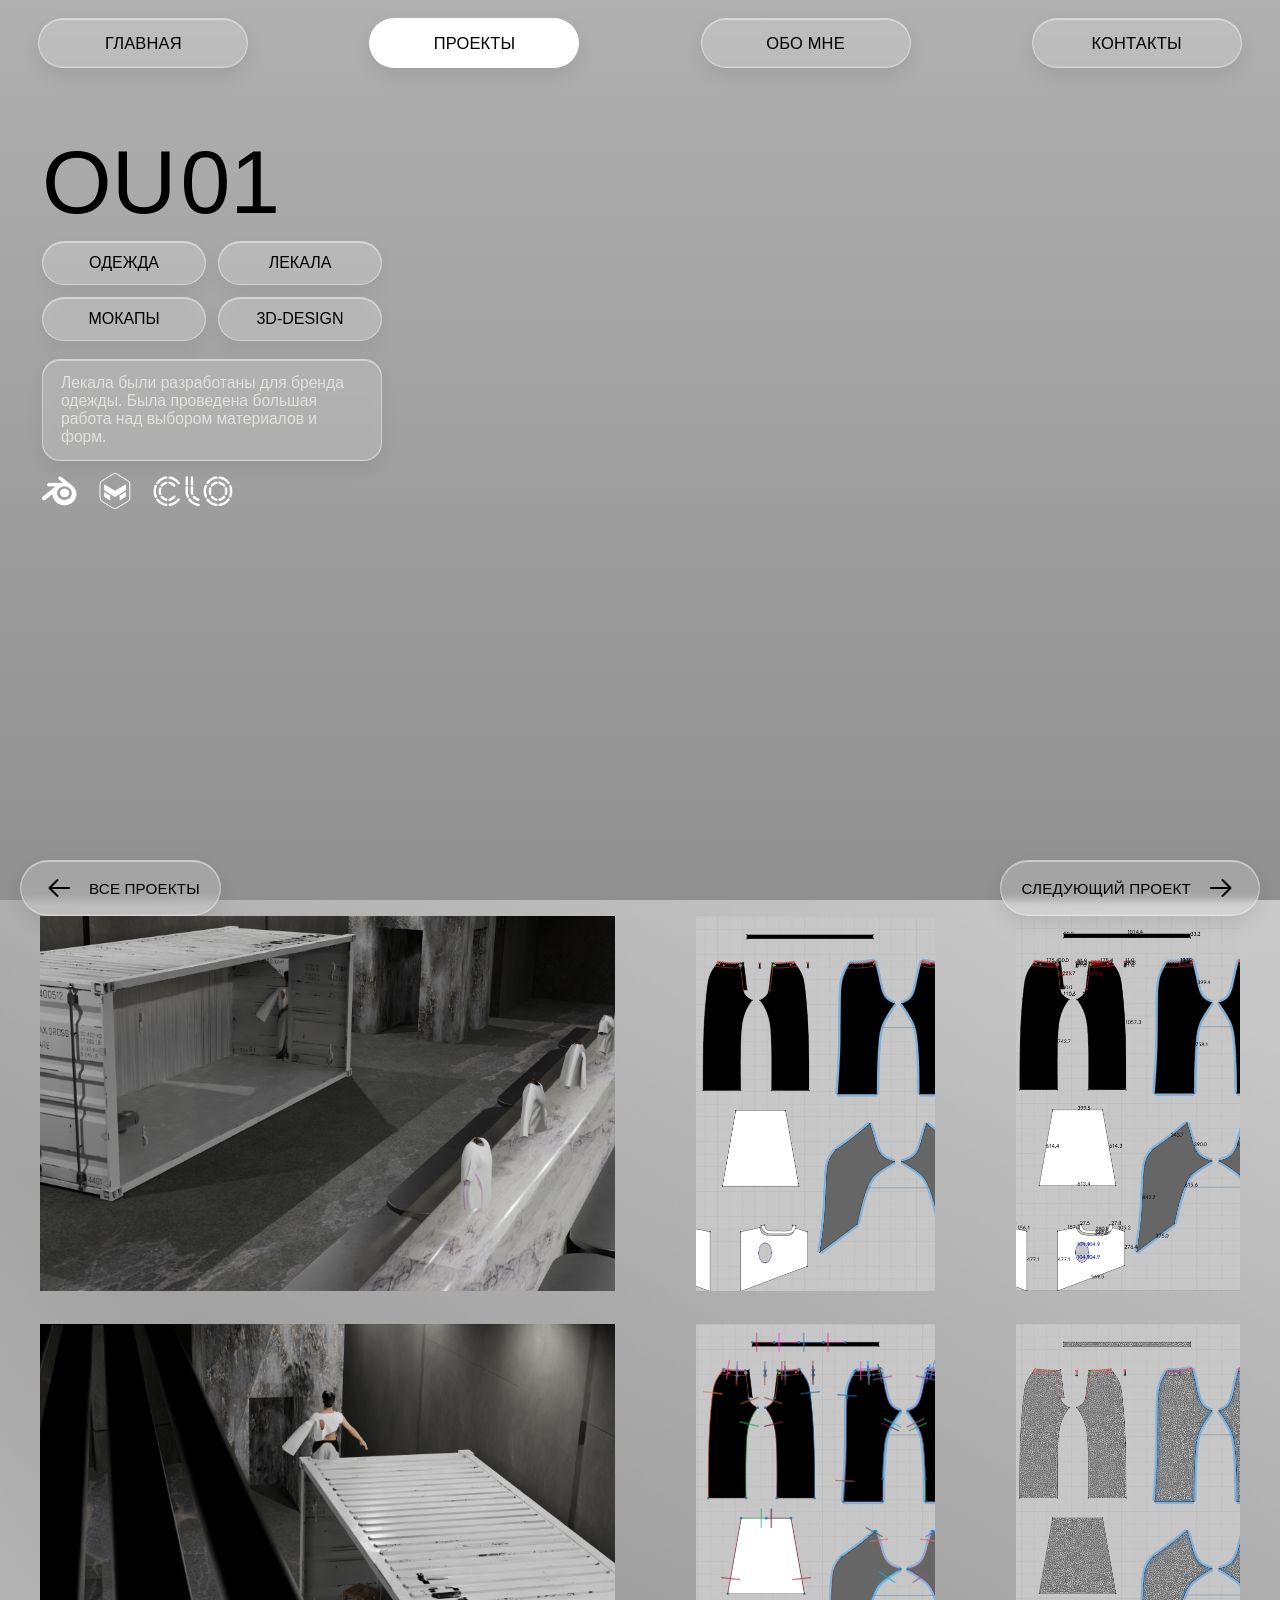
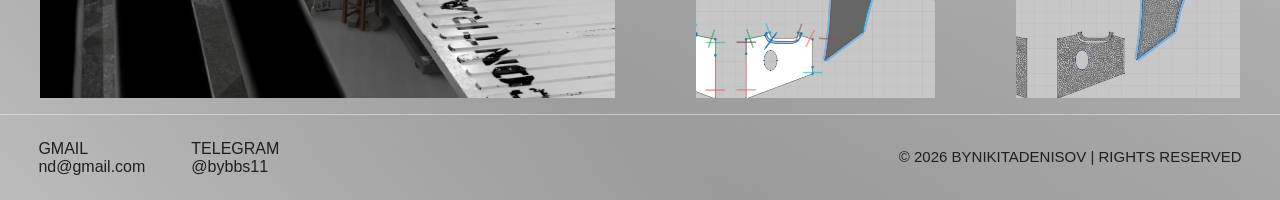
==== commit 6f531eef: "Add files via upload" ====
--- a/project01.html
+++ b/project01.html
@@ -199,6 +199,7 @@
         flex-basis: 24px;
       }
     }
+
     .project-detail-gallery-section {
       min-height: 100vh;
       display: flex;
@@ -232,7 +233,10 @@
     </a>
 
     <section class="project-detail-hero">
-      <img src="img/1project01.png" alt="Проект OU01" class="project-detail-hero__background" />
+      <video class="project-detail-hero__background" autoplay muted loop playsinline>
+        <source src="img/project01.mp4" type="video/mp4" />
+        Ваш браузер не поддерживает видео.
+      </video>
       <div class="project-detail-hero__overlay"></div>
 
       <header class="header">
@@ -299,11 +303,13 @@
               <span class="footer__label">GMAIL</span>
               <a href="mailto:nd@gmail.com" class="footer__value">nd@gmail.com</a>
             </div>
+
             <div class="footer__contact">
               <span class="footer__label">TELEGRAM</span>
-              <a href="https://t.me/bybbs11" class="footer__value" target="_blank">@bybbs11</a>
+              <a href="https://t.me/bybbs11" class="footer__value" target="_blank" rel="noopener noreferrer">@bybbs11</a>
             </div>
           </div>
+
           <div class="footer__copyright">
             © 2026 BYNIKITADENISOV | RIGHTS RESERVED
           </div>
--- a/style.css
+++ b/style.css
@@ -1188,7 +1188,7 @@
   margin: 0;
   font-size: 0.98rem;
   line-height: 1.15;
-  color: rgba(64, 52, 44, 0.96);
+  color: rgba(230, 229, 225, 0.9);
   font-weight: 500;
 }
 
